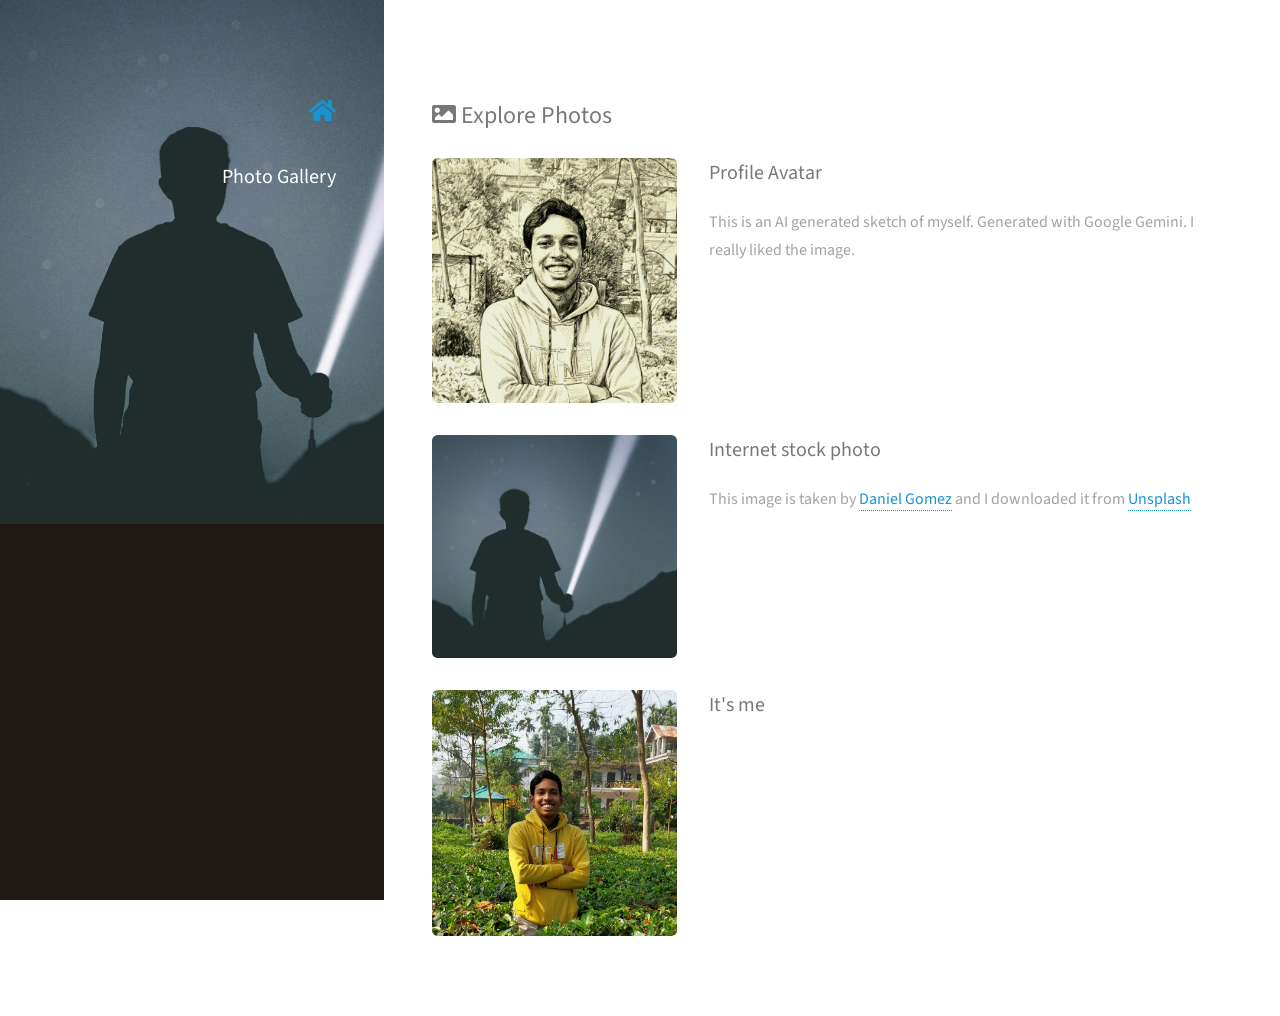
==== photogallery.html @ a907bc39 "Initial commit on the new repository" ====
<!DOCTYPE HTML>
<!--
	Strata by HTML5 UP
	html5up.net | @ajlkn
	Free for personal and commercial use under the CCA 3.0 license (html5up.net/license)
-->
<html>
	<head>
		<title>photogallery</title>
		<meta charset="utf-8" />
		<meta name="viewport" content="width=device-width, initial-scale=1, user-scalable=no" />
		<link rel="stylesheet" href="assets/css/main.css" />
	</head>
	<body class="is-preload">

        <!-- Header -->
			<header id="header">
				<div class="inner">
					<ul class="icons">
						<li><a href="index.html" class="icon solid fa-home"><span class="label">Go to Home</span></a></li>
					</ul>
					<h1><strong>Photo Gallery</strong>
					</h1>
				</div>
			</header>

		<!-- Main -->
			<div id="main">

				

				<!-- Notes -->
					<section id="notes">
						<h2 class="icon solid fa-image"> Explore Photos</h2>
						
						<div class="row">
    
                            <div class="col-4 col-12-medium">
                                <a href="images/avatar.jpg" class="image fit">
                                    <img src="images/avatar.jpg" alt="" />
                                </a>
                            </div>

                            <div class="col-8 col-12-medium">
                                <h3>Profile Avatar</h3>
                                <p>This is an AI generated sketch of myself. Generated with Google Gemini. I really liked the image.</p>
                            </div>
                            
                            <div class="col-4 col-12-medium">
                                <a href="images/bg.jpg" class="image fit">
                                    <img src="images/bg.jpg" alt="" />
                                </a>
                            </div>

							<div class="col-8 col-12-medium">
                                <h3>Internet stock photo</h3>
                                <p>This image is taken by <a href="https://unsplash.com/@naturelensephotographer?utm_source=unsplash&utm_medium=referral&utm_content=creditCopyText">Daniel Gomez</a> and I downloaded it from <a href="https://unsplash.com/photos/silhouette-of-a-person-holding-a-flashlight-at-night-OpDJtIAgUrQ?utm_source=unsplash&utm_medium=referral&utm_content=creditCopyText">Unsplash</a></p>
                            </div>

							<div class="col-4 col-12-medium">
                                <a href="images/extra/20251229_184046.jpg" class="image fit">
                                    <img src="images/extra/20251229_184046.jpg" alt="" />
                                </a>
                            </div>

                            <div class="col-8 col-12-medium">
                                <h3>It's me</h3>
                                
                            </div>
                        </div>

					</section>


		<!-- Scripts -->
			<script src="assets/js/jquery.min.js"></script>
			<script src="assets/js/jquery.poptrox.min.js"></script>
			<script src="assets/js/browser.min.js"></script>
			<script src="assets/js/breakpoints.min.js"></script>
			<script src="assets/js/util.js"></script>
			<script src="assets/js/main.js"></script>

	</body>
</html>
---- assets/css/main.css ----
@import url("fontawesome-all.min.css");
@import url("https://fonts.googleapis.com/css?family=Source+Sans+Pro:400,400italic");

/*
	Strata by HTML5 UP
	html5up.net | @ajlkn
	Free for personal and commercial use under the CCA 3.0 license (html5up.net/license)
*/

html, body, div, span, applet, object,
iframe, h1, h2, h3, h4, h5, h6, p, blockquote,
pre, a, abbr, acronym, address, big, cite,
code, del, dfn, em, img, ins, kbd, q, s, samp,
small, strike, strong, sub, sup, tt, var, b,
u, i, center, dl, dt, dd, ol, ul, li, fieldset,
form, label, legend, table, caption, tbody,
tfoot, thead, tr, th, td, article, aside,
canvas, details, embed, figure, figcaption,
footer, header, hgroup, menu, nav, output, ruby,
section, summary, time, mark, audio, video {
	margin: 0;
	padding: 0;
	border: 0;
	font-size: 100%;
	font: inherit;
	vertical-align: baseline;}

article, aside, details, figcaption, figure,
footer, header, hgroup, menu, nav, section {
	display: block;}

body {
	line-height: 1;
}

ol, ul {
	list-style: none;
}

blockquote, q {
	quotes: none;
}

	blockquote:before, blockquote:after, q:before, q:after {
		content: '';
		content: none;
	}

table {
	border-collapse: collapse;
	border-spacing: 0;
}

body {
	-webkit-text-size-adjust: none;
}

mark {
	background-color: transparent;
	color: inherit;
}

input::-moz-focus-inner {
	border: 0;
	padding: 0;
}

input, select, textarea {
	-moz-appearance: none;
	-webkit-appearance: none;
	-ms-appearance: none;
	appearance: none;
}

/* Basic */

	html {
		box-sizing: border-box;
	}

	*, *:before, *:after {
		box-sizing: inherit;
	}

	body {
		background: #fff;
	}

		body.is-preload *, body.is-preload *:before, body.is-preload *:after {
			-moz-animation: none !important;
			-webkit-animation: none !important;
			-ms-animation: none !important;
			animation: none !important;
			-moz-transition: none !important;
			-webkit-transition: none !important;
			-ms-transition: none !important;
			transition: none !important;
		}

	body, input, select, textarea {
		color: #a2a2a2;
		font-family: "Source Sans Pro", Helvetica, sans-serif;
		font-size: 16pt;
		font-weight: 400;
		line-height: 1.75em;
	}

	a {
		-moz-transition: color 0.2s ease-in-out, border-color 0.2s ease-in-out;
		-webkit-transition: color 0.2s ease-in-out, border-color 0.2s ease-in-out;
		-ms-transition: color 0.2s ease-in-out, border-color 0.2s ease-in-out;
		transition: color 0.2s ease-in-out, border-color 0.2s ease-in-out;
		border-bottom: dotted 1px;
		color: #1793d1;
		text-decoration: none;
	}

		a:hover {
			border-bottom-color: transparent;
			color: #1793d1 !important;
			text-decoration: none;
		}

	strong, b {
		color: #787878;
		font-weight: 400;
	}

	em, i {
		font-style: italic;
	}

	p {
		margin: 0 0 2em 0;
	}

	h1, h2, h3, h4, h5, h6 {
		color: #787878;
		font-weight: 400;
		line-height: 1em;
		margin: 0 0 1em 0;
	}

		h1 a, h2 a, h3 a, h4 a, h5 a, h6 a {
			color: inherit;
			text-decoration: none;
		}

	h1 {
		font-size: 2em;
		line-height: 1.5em;
	}

	h2 {
		font-size: 1.5em;
		line-height: 1.5em;
	}

	h3 {
		font-size: 1.25em;
		line-height: 1.5em;
	}

	h4 {
		font-size: 1.1em;
		line-height: 1.5em;
	}

	h5 {
		font-size: 0.9em;
		line-height: 1.5em;
	}

	h6 {
		font-size: 0.7em;
		line-height: 1.5em;
	}

	sub {
		font-size: 0.8em;
		position: relative;
		top: 0.5em;
	}

	sup {
		font-size: 0.8em;
		position: relative;
		top: -0.5em;
	}

	hr {
		border: 0;
		border-bottom: solid 2px #efefef;
		margin: 2em 0;
	}

		hr.major {
			margin: 3em 0;
		}

	blockquote {
		border-left: solid 6px #efefef;
		font-style: italic;
		margin: 0 0 2em 0;
		padding: 0.5em 0 0.5em 1.5em;
	}

	code {
		background: #f7f7f7;
		border-radius: 0.35em;
		border: solid 2px #efefef;
		font-family: "Courier New", monospace;
		font-size: 0.9em;
		margin: 0 0.25em;
		padding: 0.25em 0.65em;
	}

	pre {
		-webkit-overflow-scrolling: touch;
		font-family: "Courier New", monospace;
		font-size: 0.9em;
		margin: 0 0 2em 0;
	}

		pre code {
			display: block;
			line-height: 1.75em;
			padding: 1em 1.5em;
			overflow-x: auto;
		}

	.align-left {
		text-align: left;
	}

	.align-center {
		text-align: center;
	}

	.align-right {
		text-align: right;
	}

/* Container */

	.container {
		margin: 0 auto;
		max-width: calc(100% - 4em);
		width: 100%;
	}

		.container.xsmall {
			width: 25%;
		}

		.container.small {
			width: 50%;
		}

		.container.medium {
			width: 75%;
		}

		.container.large {
			width: 125%;
		}

		.container.xlarge {
			width: 150%;
		}

		.container.max {
			width: 100%;
		}

		@media screen and (max-width: 980px) {

			.container {
				width: 100% !important;
				max-width: 100% !important;
			}

		}

		@media screen and (max-width: 480px) {

			.container {
				max-width: calc(100% - 3em);
			}

		}

/* Row */

	.row {
		display: flex;
		flex-wrap: wrap;
		box-sizing: border-box;
		align-items: stretch;
	}

		.row > * {
			box-sizing: border-box;
		}

		.row.gtr-uniform > * > :last-child {
			margin-bottom: 0;
		}

		.row.aln-left {
			justify-content: flex-start;
		}

		.row.aln-center {
			justify-content: center;
		}

		.row.aln-right {
			justify-content: flex-end;
		}

		.row.aln-top {
			align-items: flex-start;
		}

		.row.aln-middle {
			align-items: center;
		}

		.row.aln-bottom {
			align-items: flex-end;
		}

		.row > .imp {
			order: -1;
		}

		.row > .col-1 {
			width: 8.33333%;
		}

		.row > .off-1 {
			margin-left: 8.33333%;
		}

		.row > .col-2 {
			width: 16.66667%;
		}

		.row > .off-2 {
			margin-left: 16.66667%;
		}

		.row > .col-3 {
			width: 25%;
		}

		.row > .off-3 {
			margin-left: 25%;
		}

		.row > .col-4 {
			width: 33.33333%;
		}

		.row > .off-4 {
			margin-left: 33.33333%;
		}

		.row > .col-5 {
			width: 41.66667%;
		}

		.row > .off-5 {
			margin-left: 41.66667%;
		}

		.row > .col-6 {
			width: 50%;
		}

		.row > .off-6 {
			margin-left: 50%;
		}

		.row > .col-7 {
			width: 58.33333%;
		}

		.row > .off-7 {
			margin-left: 58.33333%;
		}

		.row > .col-8 {
			width: 66.66667%;
		}

		.row > .off-8 {
			margin-left: 66.66667%;
		}

		.row > .col-9 {
			width: 75%;
		}

		.row > .off-9 {
			margin-left: 75%;
		}

		.row > .col-10 {
			width: 83.33333%;
		}

		.row > .off-10 {
			margin-left: 83.33333%;
		}

		.row > .col-11 {
			width: 91.66667%;
		}

		.row > .off-11 {
			margin-left: 91.66667%;
		}

		.row > .col-12 {
			width: 100%;
		}

		.row > .off-12 {
			margin-left: 100%;
		}

		.row.gtr-0 {
			margin-top: 0;
			margin-left: 0em;
		}

			.row.gtr-0 > * {
				padding: 0 0 0 0em;
			}

			.row.gtr-0.gtr-uniform {
				margin-top: 0em;
			}

				.row.gtr-0.gtr-uniform > * {
					padding-top: 0em;
				}

		.row.gtr-25 {
			margin-top: 0;
			margin-left: -0.625em;
		}

			.row.gtr-25 > * {
				padding: 0 0 0 0.625em;
			}

			.row.gtr-25.gtr-uniform {
				margin-top: -0.625em;
			}

				.row.gtr-25.gtr-uniform > * {
					padding-top: 0.625em;
				}

		.row.gtr-50 {
			margin-top: 0;
			margin-left: -1.25em;
		}

			.row.gtr-50 > * {
				padding: 0 0 0 1.25em;
			}

			.row.gtr-50.gtr-uniform {
				margin-top: -1.25em;
			}

				.row.gtr-50.gtr-uniform > * {
					padding-top: 1.25em;
				}

		.row {
			margin-top: 0;
			margin-left: -2.5em;
		}

			.row > * {
				padding: 0 0 0 2.5em;
			}

			.row.gtr-uniform {
				margin-top: -2.5em;
			}

				.row.gtr-uniform > * {
					padding-top: 2.5em;
				}

		.row.gtr-150 {
			margin-top: 0;
			margin-left: -3.75em;
		}

			.row.gtr-150 > * {
				padding: 0 0 0 3.75em;
			}

			.row.gtr-150.gtr-uniform {
				margin-top: -3.75em;
			}

				.row.gtr-150.gtr-uniform > * {
					padding-top: 3.75em;
				}

		.row.gtr-200 {
			margin-top: 0;
			margin-left: -5em;
		}

			.row.gtr-200 > * {
				padding: 0 0 0 5em;
			}

			.row.gtr-200.gtr-uniform {
				margin-top: -5em;
			}

				.row.gtr-200.gtr-uniform > * {
					padding-top: 5em;
				}

		@media screen and (max-width: 1800px) {

			.row {
				display: flex;
				flex-wrap: wrap;
				box-sizing: border-box;
				align-items: stretch;
			}

				.row > * {
					box-sizing: border-box;
				}

				.row.gtr-uniform > * > :last-child {
					margin-bottom: 0;
				}

				.row.aln-left {
					justify-content: flex-start;
				}

				.row.aln-center {
					justify-content: center;
				}

				.row.aln-right {
					justify-content: flex-end;
				}

				.row.aln-top {
					align-items: flex-start;
				}

				.row.aln-middle {
					align-items: center;
				}

				.row.aln-bottom {
					align-items: flex-end;
				}

				.row > .imp-xlarge {
					order: -1;
				}

				.row > .col-1-xlarge {
					width: 8.33333%;
				}

				.row > .off-1-xlarge {
					margin-left: 8.33333%;
				}

				.row > .col-2-xlarge {
					width: 16.66667%;
				}

				.row > .off-2-xlarge {
					margin-left: 16.66667%;
				}

				.row > .col-3-xlarge {
					width: 25%;
				}

				.row > .off-3-xlarge {
					margin-left: 25%;
				}

				.row > .col-4-xlarge {
					width: 33.33333%;
				}

				.row > .off-4-xlarge {
					margin-left: 33.33333%;
				}

				.row > .col-5-xlarge {
					width: 41.66667%;
				}

				.row > .off-5-xlarge {
					margin-left: 41.66667%;
				}

				.row > .col-6-xlarge {
					width: 50%;
				}

				.row > .off-6-xlarge {
					margin-left: 50%;
				}

				.row > .col-7-xlarge {
					width: 58.33333%;
				}

				.row > .off-7-xlarge {
					margin-left: 58.33333%;
				}

				.row > .col-8-xlarge {
					width: 66.66667%;
				}

				.row > .off-8-xlarge {
					margin-left: 66.66667%;
				}

				.row > .col-9-xlarge {
					width: 75%;
				}

				.row > .off-9-xlarge {
					margin-left: 75%;
				}

				.row > .col-10-xlarge {
					width: 83.33333%;
				}

				.row > .off-10-xlarge {
					margin-left: 83.33333%;
				}

				.row > .col-11-xlarge {
					width: 91.66667%;
				}

				.row > .off-11-xlarge {
					margin-left: 91.66667%;
				}

				.row > .col-12-xlarge {
					width: 100%;
				}

				.row > .off-12-xlarge {
					margin-left: 100%;
				}

				.row.gtr-0 {
					margin-top: 0;
					margin-left: 0em;
				}

					.row.gtr-0 > * {
						padding: 0 0 0 0em;
					}

					.row.gtr-0.gtr-uniform {
						margin-top: 0em;
					}

						.row.gtr-0.gtr-uniform > * {
							padding-top: 0em;
						}

				.row.gtr-25 {
					margin-top: 0;
					margin-left: -0.625em;
				}

					.row.gtr-25 > * {
						padding: 0 0 0 0.625em;
					}

					.row.gtr-25.gtr-uniform {
						margin-top: -0.625em;
					}

						.row.gtr-25.gtr-uniform > * {
							padding-top: 0.625em;
						}

				.row.gtr-50 {
					margin-top: 0;
					margin-left: -1.25em;
				}

					.row.gtr-50 > * {
						padding: 0 0 0 1.25em;
					}

					.row.gtr-50.gtr-uniform {
						margin-top: -1.25em;
					}

						.row.gtr-50.gtr-uniform > * {
							padding-top: 1.25em;
						}

				.row {
					margin-top: 0;
					margin-left: -2.5em;
				}

					.row > * {
						padding: 0 0 0 2.5em;
					}

					.row.gtr-uniform {
						margin-top: -2.5em;
					}

						.row.gtr-uniform > * {
							padding-top: 2.5em;
						}

				.row.gtr-150 {
					margin-top: 0;
					margin-left: -3.75em;
				}

					.row.gtr-150 > * {
						padding: 0 0 0 3.75em;
					}

					.row.gtr-150.gtr-uniform {
						margin-top: -3.75em;
					}

						.row.gtr-150.gtr-uniform > * {
							padding-top: 3.75em;
						}

				.row.gtr-200 {
					margin-top: 0;
					margin-left: -5em;
				}

					.row.gtr-200 > * {
						padding: 0 0 0 5em;
					}

					.row.gtr-200.gtr-uniform {
						margin-top: -5em;
					}

						.row.gtr-200.gtr-uniform > * {
							padding-top: 5em;
						}

		}

		@media screen and (max-width: 1280px) {

			.row {
				display: flex;
				flex-wrap: wrap;
				box-sizing: border-box;
				align-items: stretch;
			}

				.row > * {
					box-sizing: border-box;
				}

				.row.gtr-uniform > * > :last-child {
					margin-bottom: 0;
				}

				.row.aln-left {
					justify-content: flex-start;
				}

				.row.aln-center {
					justify-content: center;
				}

				.row.aln-right {
					justify-content: flex-end;
				}

				.row.aln-top {
					align-items: flex-start;
				}

				.row.aln-middle {
					align-items: center;
				}

				.row.aln-bottom {
					align-items: flex-end;
				}

				.row > .imp-large {
					order: -1;
				}

				.row > .col-1-large {
					width: 8.33333%;
				}

				.row > .off-1-large {
					margin-left: 8.33333%;
				}

				.row > .col-2-large {
					width: 16.66667%;
				}

				.row > .off-2-large {
					margin-left: 16.66667%;
				}

				.row > .col-3-large {
					width: 25%;
				}

				.row > .off-3-large {
					margin-left: 25%;
				}

				.row > .col-4-large {
					width: 33.33333%;
				}

				.row > .off-4-large {
					margin-left: 33.33333%;
				}

				.row > .col-5-large {
					width: 41.66667%;
				}

				.row > .off-5-large {
					margin-left: 41.66667%;
				}

				.row > .col-6-large {
					width: 50%;
				}

				.row > .off-6-large {
					margin-left: 50%;
				}

				.row > .col-7-large {
					width: 58.33333%;
				}

				.row > .off-7-large {
					margin-left: 58.33333%;
				}

				.row > .col-8-large {
					width: 66.66667%;
				}

				.row > .off-8-large {
					margin-left: 66.66667%;
				}

				.row > .col-9-large {
					width: 75%;
				}

				.row > .off-9-large {
					margin-left: 75%;
				}

				.row > .col-10-large {
					width: 83.33333%;
				}

				.row > .off-10-large {
					margin-left: 83.33333%;
				}

				.row > .col-11-large {
					width: 91.66667%;
				}

				.row > .off-11-large {
					margin-left: 91.66667%;
				}

				.row > .col-12-large {
					width: 100%;
				}

				.row > .off-12-large {
					margin-left: 100%;
				}

				.row.gtr-0 {
					margin-top: 0;
					margin-left: 0em;
				}

					.row.gtr-0 > * {
						padding: 0 0 0 0em;
					}

					.row.gtr-0.gtr-uniform {
						margin-top: 0em;
					}

						.row.gtr-0.gtr-uniform > * {
							padding-top: 0em;
						}

				.row.gtr-25 {
					margin-top: 0;
					margin-left: -0.5em;
				}

					.row.gtr-25 > * {
						padding: 0 0 0 0.5em;
					}

					.row.gtr-25.gtr-uniform {
						margin-top: -0.5em;
					}

						.row.gtr-25.gtr-uniform > * {
							padding-top: 0.5em;
						}

				.row.gtr-50 {
					margin-top: 0;
					margin-left: -1em;
				}

					.row.gtr-50 > * {
						padding: 0 0 0 1em;
					}

					.row.gtr-50.gtr-uniform {
						margin-top: -1em;
					}

						.row.gtr-50.gtr-uniform > * {
							padding-top: 1em;
						}

				.row {
					margin-top: 0;
					margin-left: -2em;
				}

					.row > * {
						padding: 0 0 0 2em;
					}

					.row.gtr-uniform {
						margin-top: -2em;
					}

						.row.gtr-uniform > * {
							padding-top: 2em;
						}

				.row.gtr-150 {
					margin-top: 0;
					margin-left: -3em;
				}

					.row.gtr-150 > * {
						padding: 0 0 0 3em;
					}

					.row.gtr-150.gtr-uniform {
						margin-top: -3em;
					}

						.row.gtr-150.gtr-uniform > * {
							padding-top: 3em;
						}

				.row.gtr-200 {
					margin-top: 0;
					margin-left: -4em;
				}

					.row.gtr-200 > * {
						padding: 0 0 0 4em;
					}

					.row.gtr-200.gtr-uniform {
						margin-top: -4em;
					}

						.row.gtr-200.gtr-uniform > * {
							padding-top: 4em;
						}

		}

		@media screen and (max-width: 980px) {

			.row {
				display: flex;
				flex-wrap: wrap;
				box-sizing: border-box;
				align-items: stretch;
			}

				.row > * {
					box-sizing: border-box;
				}

				.row.gtr-uniform > * > :last-child {
					margin-bottom: 0;
				}

				.row.aln-left {
					justify-content: flex-start;
				}

				.row.aln-center {
					justify-content: center;
				}

				.row.aln-right {
					justify-content: flex-end;
				}

				.row.aln-top {
					align-items: flex-start;
				}

				.row.aln-middle {
					align-items: center;
				}

				.row.aln-bottom {
					align-items: flex-end;
				}

				.row > .imp-medium {
					order: -1;
				}

				.row > .col-1-medium {
					width: 8.33333%;
				}

				.row > .off-1-medium {
					margin-left: 8.33333%;
				}

				.row > .col-2-medium {
					width: 16.66667%;
				}

				.row > .off-2-medium {
					margin-left: 16.66667%;
				}

				.row > .col-3-medium {
					width: 25%;
				}

				.row > .off-3-medium {
					margin-left: 25%;
				}

				.row > .col-4-medium {
					width: 33.33333%;
				}

				.row > .off-4-medium {
					margin-left: 33.33333%;
				}

				.row > .col-5-medium {
					width: 41.66667%;
				}

				.row > .off-5-medium {
					margin-left: 41.66667%;
				}

				.row > .col-6-medium {
					width: 50%;
				}

				.row > .off-6-medium {
					margin-left: 50%;
				}

				.row > .col-7-medium {
					width: 58.33333%;
				}

				.row > .off-7-medium {
					margin-left: 58.33333%;
				}

				.row > .col-8-medium {
					width: 66.66667%;
				}

				.row > .off-8-medium {
					margin-left: 66.66667%;
				}

				.row > .col-9-medium {
					width: 75%;
				}

				.row > .off-9-medium {
					margin-left: 75%;
				}

				.row > .col-10-medium {
					width: 83.33333%;
				}

				.row > .off-10-medium {
					margin-left: 83.33333%;
				}

				.row > .col-11-medium {
					width: 91.66667%;
				}

				.row > .off-11-medium {
					margin-left: 91.66667%;
				}

				.row > .col-12-medium {
					width: 100%;
				}

				.row > .off-12-medium {
					margin-left: 100%;
				}

				.row.gtr-0 {
					margin-top: 0;
					margin-left: 0em;
				}

					.row.gtr-0 > * {
						padding: 0 0 0 0em;
					}

					.row.gtr-0.gtr-uniform {
						margin-top: 0em;
					}

						.row.gtr-0.gtr-uniform > * {
							padding-top: 0em;
						}

				.row.gtr-25 {
					margin-top: 0;
					margin-left: -0.5em;
				}

					.row.gtr-25 > * {
						padding: 0 0 0 0.5em;
					}

					.row.gtr-25.gtr-uniform {
						margin-top: -0.5em;
					}

						.row.gtr-25.gtr-uniform > * {
							padding-top: 0.5em;
						}

				.row.gtr-50 {
					margin-top: 0;
					margin-left: -1em;
				}

					.row.gtr-50 > * {
						padding: 0 0 0 1em;
					}

					.row.gtr-50.gtr-uniform {
						margin-top: -1em;
					}

						.row.gtr-50.gtr-uniform > * {
							padding-top: 1em;
						}

				.row {
					margin-top: 0;
					margin-left: -2em;
				}

					.row > * {
						padding: 0 0 0 2em;
					}

					.row.gtr-uniform {
						margin-top: -2em;
					}

						.row.gtr-uniform > * {
							padding-top: 2em;
						}

				.row.gtr-150 {
					margin-top: 0;
					margin-left: -3em;
				}

					.row.gtr-150 > * {
						padding: 0 0 0 3em;
					}

					.row.gtr-150.gtr-uniform {
						margin-top: -3em;
					}

						.row.gtr-150.gtr-uniform > * {
							padding-top: 3em;
						}

				.row.gtr-200 {
					margin-top: 0;
					margin-left: -4em;
				}

					.row.gtr-200 > * {
						padding: 0 0 0 4em;
					}

					.row.gtr-200.gtr-uniform {
						margin-top: -4em;
					}

						.row.gtr-200.gtr-uniform > * {
							padding-top: 4em;
						}

		}

		@media screen and (max-width: 736px) {

			.row {
				display: flex;
				flex-wrap: wrap;
				box-sizing: border-box;
				align-items: stretch;
			}

				.row > * {
					box-sizing: border-box;
				}

				.row.gtr-uniform > * > :last-child {
					margin-bottom: 0;
				}

				.row.aln-left {
					justify-content: flex-start;
				}

				.row.aln-center {
					justify-content: center;
				}

				.row.aln-right {
					justify-content: flex-end;
				}

				.row.aln-top {
					align-items: flex-start;
				}

				.row.aln-middle {
					align-items: center;
				}

				.row.aln-bottom {
					align-items: flex-end;
				}

				.row > .imp-small {
					order: -1;
				}

				.row > .col-1-small {
					width: 8.33333%;
				}

				.row > .off-1-small {
					margin-left: 8.33333%;
				}

				.row > .col-2-small {
					width: 16.66667%;
				}

				.row > .off-2-small {
					margin-left: 16.66667%;
				}

				.row > .col-3-small {
					width: 25%;
				}

				.row > .off-3-small {
					margin-left: 25%;
				}

				.row > .col-4-small {
					width: 33.33333%;
				}

				.row > .off-4-small {
					margin-left: 33.33333%;
				}

				.row > .col-5-small {
					width: 41.66667%;
				}

				.row > .off-5-small {
					margin-left: 41.66667%;
				}

				.row > .col-6-small {
					width: 50%;
				}

				.row > .off-6-small {
					margin-left: 50%;
				}

				.row > .col-7-small {
					width: 58.33333%;
				}

				.row > .off-7-small {
					margin-left: 58.33333%;
				}

				.row > .col-8-small {
					width: 66.66667%;
				}

				.row > .off-8-small {
					margin-left: 66.66667%;
				}

				.row > .col-9-small {
					width: 75%;
				}

				.row > .off-9-small {
					margin-left: 75%;
				}

				.row > .col-10-small {
					width: 83.33333%;
				}

				.row > .off-10-small {
					margin-left: 83.33333%;
				}

				.row > .col-11-small {
					width: 91.66667%;
				}

				.row > .off-11-small {
					margin-left: 91.66667%;
				}

				.row > .col-12-small {
					width: 100%;
				}

				.row > .off-12-small {
					margin-left: 100%;
				}

				.row.gtr-0 {
					margin-top: 0;
					margin-left: 0em;
				}

					.row.gtr-0 > * {
						padding: 0 0 0 0em;
					}

					.row.gtr-0.gtr-uniform {
						margin-top: 0em;
					}

						.row.gtr-0.gtr-uniform > * {
							padding-top: 0em;
						}

				.row.gtr-25 {
					margin-top: 0;
					margin-left: -0.375em;
				}

					.row.gtr-25 > * {
						padding: 0 0 0 0.375em;
					}

					.row.gtr-25.gtr-uniform {
						margin-top: -0.375em;
					}

						.row.gtr-25.gtr-uniform > * {
							padding-top: 0.375em;
						}

				.row.gtr-50 {
					margin-top: 0;
					margin-left: -0.75em;
				}

					.row.gtr-50 > * {
						padding: 0 0 0 0.75em;
					}

					.row.gtr-50.gtr-uniform {
						margin-top: -0.75em;
					}

						.row.gtr-50.gtr-uniform > * {
							padding-top: 0.75em;
						}

				.row {
					margin-top: 0;
					margin-left: -1.5em;
				}

					.row > * {
						padding: 0 0 0 1.5em;
					}

					.row.gtr-uniform {
						margin-top: -1.5em;
					}

						.row.gtr-uniform > * {
							padding-top: 1.5em;
						}

				.row.gtr-150 {
					margin-top: 0;
					margin-left: -2.25em;
				}

					.row.gtr-150 > * {
						padding: 0 0 0 2.25em;
					}

					.row.gtr-150.gtr-uniform {
						margin-top: -2.25em;
					}

						.row.gtr-150.gtr-uniform > * {
							padding-top: 2.25em;
						}

				.row.gtr-200 {
					margin-top: 0;
					margin-left: -3em;
				}

					.row.gtr-200 > * {
						padding: 0 0 0 3em;
					}

					.row.gtr-200.gtr-uniform {
						margin-top: -3em;
					}

						.row.gtr-200.gtr-uniform > * {
							padding-top: 3em;
						}

		}

		@media screen and (max-width: 480px) {

			.row {
				display: flex;
				flex-wrap: wrap;
				box-sizing: border-box;
				align-items: stretch;
			}

				.row > * {
					box-sizing: border-box;
				}

				.row.gtr-uniform > * > :last-child {
					margin-bottom: 0;
				}

				.row.aln-left {
					justify-content: flex-start;
				}

				.row.aln-center {
					justify-content: center;
				}

				.row.aln-right {
					justify-content: flex-end;
				}

				.row.aln-top {
					align-items: flex-start;
				}

				.row.aln-middle {
					align-items: center;
				}

				.row.aln-bottom {
					align-items: flex-end;
				}

				.row > .imp-xsmall {
					order: -1;
				}

				.row > .col-1-xsmall {
					width: 8.33333%;
				}

				.row > .off-1-xsmall {
					margin-left: 8.33333%;
				}

				.row > .col-2-xsmall {
					width: 16.66667%;
				}

				.row > .off-2-xsmall {
					margin-left: 16.66667%;
				}

				.row > .col-3-xsmall {
					width: 25%;
				}

				.row > .off-3-xsmall {
					margin-left: 25%;
				}

				.row > .col-4-xsmall {
					width: 33.33333%;
				}

				.row > .off-4-xsmall {
					margin-left: 33.33333%;
				}

				.row > .col-5-xsmall {
					width: 41.66667%;
				}

				.row > .off-5-xsmall {
					margin-left: 41.66667%;
				}

				.row > .col-6-xsmall {
					width: 50%;
				}

				.row > .off-6-xsmall {
					margin-left: 50%;
				}

				.row > .col-7-xsmall {
					width: 58.33333%;
				}

				.row > .off-7-xsmall {
					margin-left: 58.33333%;
				}

				.row > .col-8-xsmall {
					width: 66.66667%;
				}

				.row > .off-8-xsmall {
					margin-left: 66.66667%;
				}

				.row > .col-9-xsmall {
					width: 75%;
				}

				.row > .off-9-xsmall {
					margin-left: 75%;
				}

				.row > .col-10-xsmall {
					width: 83.33333%;
				}

				.row > .off-10-xsmall {
					margin-left: 83.33333%;
				}

				.row > .col-11-xsmall {
					width: 91.66667%;
				}

				.row > .off-11-xsmall {
					margin-left: 91.66667%;
				}

				.row > .col-12-xsmall {
					width: 100%;
				}

				.row > .off-12-xsmall {
					margin-left: 100%;
				}

				.row.gtr-0 {
					margin-top: 0;
					margin-left: 0em;
				}

					.row.gtr-0 > * {
						padding: 0 0 0 0em;
					}

					.row.gtr-0.gtr-uniform {
						margin-top: 0em;
					}

						.row.gtr-0.gtr-uniform > * {
							padding-top: 0em;
						}

				.row.gtr-25 {
					margin-top: 0;
					margin-left: -0.375em;
				}

					.row.gtr-25 > * {
						padding: 0 0 0 0.375em;
					}

					.row.gtr-25.gtr-uniform {
						margin-top: -0.375em;
					}

						.row.gtr-25.gtr-uniform > * {
							padding-top: 0.375em;
						}

				.row.gtr-50 {
					margin-top: 0;
					margin-left: -0.75em;
				}

					.row.gtr-50 > * {
						padding: 0 0 0 0.75em;
					}

					.row.gtr-50.gtr-uniform {
						margin-top: -0.75em;
					}

						.row.gtr-50.gtr-uniform > * {
							padding-top: 0.75em;
						}

				.row {
					margin-top: 0;
					margin-left: -1.5em;
				}

					.row > * {
						padding: 0 0 0 1.5em;
					}

					.row.gtr-uniform {
						margin-top: -1.5em;
					}

						.row.gtr-uniform > * {
							padding-top: 1.5em;
						}

				.row.gtr-150 {
					margin-top: 0;
					margin-left: -2.25em;
				}

					.row.gtr-150 > * {
						padding: 0 0 0 2.25em;
					}

					.row.gtr-150.gtr-uniform {
						margin-top: -2.25em;
					}

						.row.gtr-150.gtr-uniform > * {
							padding-top: 2.25em;
						}

				.row.gtr-200 {
					margin-top: 0;
					margin-left: -3em;
				}

					.row.gtr-200 > * {
						padding: 0 0 0 3em;
					}

					.row.gtr-200.gtr-uniform {
						margin-top: -3em;
					}

						.row.gtr-200.gtr-uniform > * {
							padding-top: 3em;
						}

		}

/* Section/Article */

	section.special, article.special {
		text-align: center;
	}

	header p {
		color: #b2b2b2;
		position: relative;
		margin: 0 0 1.5em 0;
	}

	header h2 + p {
		font-size: 1.25em;
		margin-top: -1em;
		line-height: 1.5em;
	}

	header h3 + p {
		font-size: 1.1em;
		margin-top: -0.8em;
		line-height: 1.5em;
	}

	header h4 + p,
	header h5 + p,
	header h6 + p {
		font-size: 0.9em;
		margin-top: -0.6em;
		line-height: 1.5em;
	}

	header.major h2 {
		font-size: 2em;
	}

/* Form */

	form {
		margin: 0 0 2em 0;
	}

	label {
		color: #787878;
		display: block;
		font-size: 0.9em;
		font-weight: 400;
		margin: 0 0 1em 0;
	}

	input[type="text"],
	input[type="password"],
	input[type="email"],
	select,
	textarea {
		-moz-appearance: none;
		-webkit-appearance: none;
		-ms-appearance: none;
		appearance: none;
		background: #f7f7f7;
		border-radius: 0.35em;
		border: solid 2px transparent;
		color: inherit;
		display: block;
		outline: 0;
		padding: 0 0.75em;
		text-decoration: none;
		width: 100%;
	}

		input[type="text"]:invalid,
		input[type="password"]:invalid,
		input[type="email"]:invalid,
		select:invalid,
		textarea:invalid {
			box-shadow: none;
		}

		input[type="text"]:focus,
		input[type="password"]:focus,
		input[type="email"]:focus,
		select:focus,
		textarea:focus {
			border-color: #1793d1;
		}

	select {
		background-image: url("data:image/svg+xml;charset=utf8,%3Csvg xmlns='http://www.w3.org/2000/svg' width='40' height='40' preserveAspectRatio='none' viewBox='0 0 40 40'%3E%3Cpath d='M9.4,12.3l10.4,10.4l10.4-10.4c0.2-0.2,0.5-0.4,0.9-0.4c0.3,0,0.6,0.1,0.9,0.4l3.3,3.3c0.2,0.2,0.4,0.5,0.4,0.9 c0,0.4-0.1,0.6-0.4,0.9L20.7,31.9c-0.2,0.2-0.5,0.4-0.9,0.4c-0.3,0-0.6-0.1-0.9-0.4L4.3,17.3c-0.2-0.2-0.4-0.5-0.4-0.9 c0-0.4,0.1-0.6,0.4-0.9l3.3-3.3c0.2-0.2,0.5-0.4,0.9-0.4S9.1,12.1,9.4,12.3z' fill='%23dfdfdf' /%3E%3C/svg%3E");
		background-size: 1.25rem;
		background-repeat: no-repeat;
		background-position: calc(100% - 1rem) center;
		height: 2.75em;
		padding-right: 2.75em;
		text-overflow: ellipsis;
	}

		select option {
			color: #787878;
			background: #fff;
		}

		select:focus::-ms-value {
			background-color: transparent;
		}

		select::-ms-expand {
			display: none;
		}

	input[type="text"],
	input[type="password"],
	input[type="email"],
	select {
		height: 2.75em;
	}

	textarea {
		padding: 0.75em;
	}

	input[type="checkbox"],
	input[type="radio"] {
		-moz-appearance: none;
		-webkit-appearance: none;
		-ms-appearance: none;
		appearance: none;
		display: block;
		float: left;
		margin-right: -2em;
		opacity: 0;
		width: 1em;
		z-index: -1;
	}

		input[type="checkbox"] + label,
		input[type="radio"] + label {
			text-decoration: none;
			color: #a2a2a2;
			cursor: pointer;
			display: inline-block;
			font-size: 1em;
			font-weight: 400;
			padding-left: 2.4em;
			padding-right: 0.75em;
			position: relative;
		}

			input[type="checkbox"] + label:before,
			input[type="radio"] + label:before {
				-moz-osx-font-smoothing: grayscale;
				-webkit-font-smoothing: antialiased;
				display: inline-block;
				font-style: normal;
				font-variant: normal;
				text-rendering: auto;
				line-height: 1;
				text-transform: none !important;
				font-family: 'Font Awesome 5 Free';
				font-weight: 900;
			}

			input[type="checkbox"] + label:before,
			input[type="radio"] + label:before {
				background: #f7f7f7;
				border-radius: 0.35em;
				border: solid 2px transparent;
				content: '';
				display: inline-block;
				font-size: 0.8em;
				height: 2.0625em;
				left: 0;
				line-height: 1.85625em;
				position: absolute;
				text-align: center;
				top: 0;
				width: 2.0625em;
			}

		input[type="checkbox"]:checked + label:before,
		input[type="radio"]:checked + label:before {
			background: #787878;
			border-color: #787878;
			color: #fff;
			content: '\f00c';
		}

		input[type="checkbox"]:focus + label:before,
		input[type="radio"]:focus + label:before {
			border-color: #1793d1;
		}

	input[type="checkbox"] + label:before {
		border-radius: 0.35em;
	}

	input[type="radio"] + label:before {
		border-radius: 100%;
	}

	::-webkit-input-placeholder {
		color: #b2b2b2 !important;
		opacity: 1.0;
	}

	:-moz-placeholder {
		color: #b2b2b2 !important;
		opacity: 1.0;
	}

	::-moz-placeholder {
		color: #b2b2b2 !important;
		opacity: 1.0;
	}

	:-ms-input-placeholder {
		color: #b2b2b2 !important;
		opacity: 1.0;
	}

/* Box */

	.box {
		border-radius: 0.35em;
		border: solid 2px #efefef;
		margin-bottom: 2em;
		padding: 1.5em;
	}

		.box > :last-child,
		.box > :last-child > :last-child,
		.box > :last-child > :last-child > :last-child {
			margin-bottom: 0;
		}

		.box.alt {
			border: 0;
			border-radius: 0;
			padding: 0;
		}

/* Icon */

	.icon {
		text-decoration: none;
		border-bottom: none;
		position: relative;
	}

		.icon:before {
			-moz-osx-font-smoothing: grayscale;
			-webkit-font-smoothing: antialiased;
			display: inline-block;
			font-style: normal;
			font-variant: normal;
			text-rendering: auto;
			line-height: 1;
			text-transform: none !important;
			font-family: 'Font Awesome 5 Free';
			font-weight: 400;
		}

		.icon > .label {
			display: none;
		}

		.icon:before {
			line-height: inherit;
		}

		.icon.solid:before {
			font-weight: 900;
		}

		.icon.brands:before {
			font-family: 'Font Awesome 5 Brands';
		}

/* Image */

	.image {
		border-radius: 0.35em;
		border: 0;
		display: inline-block;
		position: relative;
	}

		.image:before {
			-moz-transition: opacity 0.2s ease-in-out;
			-webkit-transition: opacity 0.2s ease-in-out;
			-ms-transition: opacity 0.2s ease-in-out;
			transition: opacity 0.2s ease-in-out;
			background: url("images/overlay.png");
			border-radius: 0.35em;
			content: '';
			display: block;
			height: 100%;
			left: 0;
			opacity: 0.5;
			position: absolute;
			top: 0;
			width: 100%;
		}

		.image.thumb {
			text-align: center;
		}

			.image.thumb:after {
				-moz-transition: opacity 0.2s ease-in-out;
				-webkit-transition: opacity 0.2s ease-in-out;
				-ms-transition: opacity 0.2s ease-in-out;
				transition: opacity 0.2s ease-in-out;
				border-radius: 0.35em;
				border: solid 3px rgba(255, 255, 255, 0.5);
				color: #fff;
				content: 'View';
				display: inline-block;
				font-size: 0.8em;
				font-weight: 400;
				left: 50%;
				line-height: 2.25em;
				margin: -1.25em 0 0 -3em;
				opacity: 0;
				padding: 0 1.5em;
				position: absolute;
				text-align: center;
				text-decoration: none;
				top: 50%;
				white-space: nowrap;
			}

			.image.thumb:hover:after {
				opacity: 1.0;
			}

			.image.thumb:hover:before {
				background: url("images/overlay.png"), url("images/overlay.png");
				opacity: 1.0;
			}

		.image img {
			border-radius: 0.35em;
			display: block;
		}

		.image.left {
			float: left;
			margin: 0 1.5em 1em 0;
			top: 0.25em;
		}

		.image.right {
			float: right;
			margin: 0 0 1em 1.5em;
			top: 0.25em;
		}

		.image.left, .image.right {
			max-width: 40%;
		}

			.image.left img, .image.right img {
				width: 100%;
			}

		.image.fit {
			display: block;
			margin: 0 0 2em 0;
			width: 100%;
		}

			.image.fit img {
				width: 100%;
			}

		.image.avatar {
			border-radius: 100%;
		}

			.image.avatar:before {
				display: none;
			}

			.image.avatar img {
				border-radius: 100%;
				width: 100%;
			}

/* List */

	ol {
		list-style: decimal;
		margin: 0 0 2em 0;
		padding-left: 1.25em;
	}

		ol li {
			padding-left: 0.25em;
		}

	ul {
		list-style: disc;
		margin: 0 0 2em 0;
		padding-left: 1em;
	}

		ul li {
			padding-left: 0.5em;
		}

		ul.alt {
			list-style: none;
			padding-left: 0;
		}

			ul.alt li {
				border-top: solid 2px #efefef;
				padding: 0.5em 0;
			}

				ul.alt li:first-child {
					border-top: 0;
					padding-top: 0;
				}

	dl {
		margin: 0 0 2em 0;
	}

/* Icons */

	ul.icons {
		cursor: default;
		list-style: none;
		padding-left: 0;
	}

		ul.icons li {
			display: inline-block;
			padding: 0 1em 0 0;
		}

			ul.icons li:last-child {
				padding-right: 0;
			}

			ul.icons li .icon:before {
				font-size: 1.5em;
			}

/* Labeled Icons */

	ul.labeled-icons {
		list-style: none;
		padding: 0;
	}

		ul.labeled-icons li {
			line-height: 1.75em;
			margin: 1.5em 0 0 0;
			padding-left: 2.25em;
			position: relative;
		}

			ul.labeled-icons li:first-child {
				margin-top: 0;
			}

			ul.labeled-icons li a {
				color: inherit;
			}

			ul.labeled-icons li h3 {
				color: #b2b2b2;
				left: 0;
				position: absolute;
				text-align: center;
				top: 0;
				width: 1em;
			}

/* Actions */

	ul.actions {
		display: -moz-flex;
		display: -webkit-flex;
		display: -ms-flex;
		display: flex;
		cursor: default;
		list-style: none;
		margin-left: -1em;
		padding-left: 0;
	}

		ul.actions li {
			padding: 0 0 0 1em;
			vertical-align: middle;
		}

		ul.actions.special {
			-moz-justify-content: center;
			-webkit-justify-content: center;
			-ms-justify-content: center;
			justify-content: center;
			width: 100%;
			margin-left: 0;
		}

			ul.actions.special li:first-child {
				padding-left: 0;
			}

		ul.actions.stacked {
			-moz-flex-direction: column;
			-webkit-flex-direction: column;
			-ms-flex-direction: column;
			flex-direction: column;
			margin-left: 0;
		}

			ul.actions.stacked li {
				padding: 1.3em 0 0 0;
			}

				ul.actions.stacked li:first-child {
					padding-top: 0;
				}

		ul.actions.fit {
			width: calc(100% + 1em);
		}

			ul.actions.fit li {
				-moz-flex-grow: 1;
				-webkit-flex-grow: 1;
				-ms-flex-grow: 1;
				flex-grow: 1;
				-moz-flex-shrink: 1;
				-webkit-flex-shrink: 1;
				-ms-flex-shrink: 1;
				flex-shrink: 1;
				width: 100%;
			}

				ul.actions.fit li > * {
					width: 100%;
				}

			ul.actions.fit.stacked {
				width: 100%;
			}

		@media screen and (max-width: 480px) {

			ul.actions:not(.fixed) {
				-moz-flex-direction: column;
				-webkit-flex-direction: column;
				-ms-flex-direction: column;
				flex-direction: column;
				margin-left: 0;
				width: 100% !important;
			}

				ul.actions:not(.fixed) li {
					-moz-flex-grow: 1;
					-webkit-flex-grow: 1;
					-ms-flex-grow: 1;
					flex-grow: 1;
					-moz-flex-shrink: 1;
					-webkit-flex-shrink: 1;
					-ms-flex-shrink: 1;
					flex-shrink: 1;
					padding: 1em 0 0 0;
					text-align: center;
					width: 100%;
				}

					ul.actions:not(.fixed) li > * {
						width: 100%;
					}

					ul.actions:not(.fixed) li:first-child {
						padding-top: 0;
					}

					ul.actions:not(.fixed) li input[type="submit"],
					ul.actions:not(.fixed) li input[type="reset"],
					ul.actions:not(.fixed) li input[type="button"],
					ul.actions:not(.fixed) li button,
					ul.actions:not(.fixed) li .button {
						width: 100%;
					}

						ul.actions:not(.fixed) li input[type="submit"].icon:before,
						ul.actions:not(.fixed) li input[type="reset"].icon:before,
						ul.actions:not(.fixed) li input[type="button"].icon:before,
						ul.actions:not(.fixed) li button.icon:before,
						ul.actions:not(.fixed) li .button.icon:before {
							margin-left: -0.5em;
						}

		}

/* Table */

	.table-wrapper {
		-webkit-overflow-scrolling: touch;
		overflow-x: auto;
	}

	table {
		margin: 0 0 2em 0;
		width: 100%;
	}

		table tbody tr {
			border: solid 1px #efefef;
			border-left: 0;
			border-right: 0;
		}

			table tbody tr:nth-child(2n + 1) {
				background-color: #f7f7f7;
			}

		table td {
			padding: 0.75em 0.75em;
		}

		table th {
			color: #787878;
			font-size: 0.9em;
			font-weight: 400;
			padding: 0 0.75em 0.75em 0.75em;
			text-align: left;
		}

		table thead {
			border-bottom: solid 2px #efefef;
		}

		table tfoot {
			border-top: solid 2px #efefef;
		}

		table.alt {
			border-collapse: separate;
		}

			table.alt tbody tr td {
				border: solid 2px #efefef;
				border-left-width: 0;
				border-top-width: 0;
			}

				table.alt tbody tr td:first-child {
					border-left-width: 2px;
				}

			table.alt tbody tr:first-child td {
				border-top-width: 2px;
			}

			table.alt thead {
				border-bottom: 0;
			}

			table.alt tfoot {
				border-top: 0;
			}

/* Button */

	input[type="submit"],
	input[type="reset"],
	input[type="button"],
	.button {
		-moz-appearance: none;
		-webkit-appearance: none;
		-ms-appearance: none;
		appearance: none;
		-moz-transition: background-color 0.2s ease-in-out, color 0.2s ease-in-out, border-color 0.2s ease-in-out;
		-webkit-transition: background-color 0.2s ease-in-out, color 0.2s ease-in-out, border-color 0.2s ease-in-out;
		-ms-transition: background-color 0.2s ease-in-out, color 0.2s ease-in-out, border-color 0.2s ease-in-out;
		transition: background-color 0.2s ease-in-out, color 0.2s ease-in-out, border-color 0.2s ease-in-out;
		background-color: transparent;
		border-radius: 0.35em;
		border: solid 3px #efefef;
		color: #787878 !important;
		cursor: pointer;
		display: inline-block;
		font-weight: 400;
		height: 3.15em;
		height: calc(2.75em + 6px);
		line-height: 2.75em;
		min-width: 10em;
		padding: 0 1.5em;
		text-align: center;
		text-decoration: none;
		white-space: nowrap;
	}

		input[type="submit"]:hover,
		input[type="reset"]:hover,
		input[type="button"]:hover,
		.button:hover {
			border-color: #1793d1;
			color: #1793d1 !important;
		}

		input[type="submit"]:active,
		input[type="reset"]:active,
		input[type="button"]:active,
		.button:active {
			background-color: rgba(73, 191, 157, 0.1);
			border-color: #1793d1;
			color: #1793d1 !important;
		}

		input[type="submit"].icon,
		input[type="reset"].icon,
		input[type="button"].icon,
		.button.icon {
			padding-left: 1.35em;
		}

			input[type="submit"].icon:before,
			input[type="reset"].icon:before,
			input[type="button"].icon:before,
			.button.icon:before {
				margin-right: 0.5em;
			}

		input[type="submit"].fit,
		input[type="reset"].fit,
		input[type="button"].fit,
		.button.fit {
			min-width: 0;
			width: 100%;
		}

		input[type="submit"].small,
		input[type="reset"].small,
		input[type="button"].small,
		.button.small {
			font-size: 0.8em;
		}

		input[type="submit"].large,
		input[type="reset"].large,
		input[type="button"].large,
		.button.large {
			font-size: 1.35em;
		}

		input[type="submit"].primary,
		input[type="reset"].primary,
		input[type="button"].primary,
		.button.primary {
			background-color: #1793d1;
			border-color: #1793d1;
			color: #ffffff !important;
		}

			input[type="submit"].primary:hover,
			input[type="reset"].primary:hover,
			input[type="button"].primary:hover,
			.button.primary:hover {
				background-color: #5cc6a7;
				border-color: #5cc6a7;
			}

			input[type="submit"].primary:active,
			input[type="reset"].primary:active,
			input[type="button"].primary:active,
			.button.primary:active {
				background-color: #3eb08f;
				border-color: #3eb08f;
			}

		input[type="submit"].disabled, input[type="submit"]:disabled,
		input[type="reset"].disabled,
		input[type="reset"]:disabled,
		input[type="button"].disabled,
		input[type="button"]:disabled,
		.button.disabled,
		.button:disabled {
			background-color: #e7e7e7 !important;
			border-color: #e7e7e7 !important;
			color: #b2b2b2 !important;
			cursor: default;
		}

/* Work Item */

	.work-item {
		margin: 0 0 2em 0;
	}

		.work-item .image {
			margin: 0 0 1.5em 0;
		}

		.work-item h3 {
			font-size: 1em;
			margin: 0 0 0.5em 0;
		}

		.work-item p {
			font-size: 0.8em;
			line-height: 1.5em;
			margin: 0;
		}

/* Header */

	#header {
		display: -moz-flex;
		display: -webkit-flex;
		display: -ms-flex;
		display: flex;
		-moz-flex-direction: column;
		-webkit-flex-direction: column;
		-ms-flex-direction: column;
		flex-direction: column;
		-moz-align-items: -moz-flex-end;
		-webkit-align-items: -webkit-flex-end;
		-ms-align-items: -ms-flex-end;
		align-items: flex-end;
		-moz-justify-content: space-between;
		-webkit-justify-content: space-between;
		-ms-justify-content: space-between;
		justify-content: space-between;
		background-color: #1f1815;
		background-attachment: scroll,								scroll;
		background-image: url("images/overlay.png"), url("../../images/bg.jpg");
		background-position: top left,							top left;
		background-repeat: repeat,								no-repeat;
		background-size: auto,								150%;
		color: rgba(255, 255, 255, 0.5);
		height: 100%;
		left: 0;
		padding: 8em 4em;
		position: fixed;
		text-align: right;
		top: 0;
		width: 35%;
	}

		#header > * {
			-moz-flex-shrink: 0;
			-webkit-flex-shrink: 0;
			-ms-flex-shrink: 0;
			flex-shrink: 0;
			width: 100%;
		}

		#header > .inner {
			-moz-flex-grow: 1;
			-webkit-flex-grow: 1;
			-ms-flex-grow: 1;
			flex-grow: 1;
			margin: 0 0 2em 0;
		}

		#header strong, #header b {
			color: #ffffff;
		}

		#header h2, #header h3, #header h4, #header h5, #header h6 {
			color: #ffffff;
		}

		#header h1 {
			color: rgba(255, 255, 255, 0.5);
			font-size: 1.35em;
			line-height: 1.75em;
			margin: 0;
		}

		#header .image.avatar {
			margin: 0 0 1em 0;
			width: 6.25em;
		}

/* Footer */

	#footer .icons {
		margin: 1em 0 0 0;
	}

		#footer .icons a {
			color: rgba(255, 255, 255, 0.4);
		}

	#footer .copyright {
		color: rgba(255, 255, 255, 0.4);
		font-size: 0.8em;
		list-style: none;
		margin: 1em 0 0 0;
		padding: 0;
	}

		#footer .copyright li {
			border-left: solid 1px rgba(255, 255, 255, 0.25);
			display: inline-block;
			line-height: 1em;
			margin-left: 0.75em;
			padding-left: 0.75em;
		}

			#footer .copyright li:first-child {
				border-left: 0;
				margin-left: 0;
				padding-left: 0;
			}

			#footer .copyright li a {
				color: inherit;
			}

/* Main */

	#main {
		margin-left: 35%;
		max-width: 54em;
		padding: 8em 4em 4em 4em;
		width: calc(100% - 35%);
	}

		#main > section {
			border-top: solid 2px #efefef;
			margin: 4em 0 0 0;
			padding: 4em 0 0 0;
		}

			#main > section:first-child {
				border-top: 0;
				margin-top: 0;
				padding-top: 0;
			}

/* Poptrox */

	@-moz-keyframes spin {
		0% {
			-moz-transform: rotate(0deg);
			-webkit-transform: rotate(0deg);
			-ms-transform: rotate(0deg);
			transform: rotate(0deg);
		}

		100% {
			-moz-transform: rotate(360deg);
			-webkit-transform: rotate(360deg);
			-ms-transform: rotate(360deg);
			transform: rotate(360deg);
		}
	}

	@-webkit-keyframes spin {
		0% {
			-moz-transform: rotate(0deg);
			-webkit-transform: rotate(0deg);
			-ms-transform: rotate(0deg);
			transform: rotate(0deg);
		}

		100% {
			-moz-transform: rotate(360deg);
			-webkit-transform: rotate(360deg);
			-ms-transform: rotate(360deg);
			transform: rotate(360deg);
		}
	}

	@-ms-keyframes spin {
		0% {
			-moz-transform: rotate(0deg);
			-webkit-transform: rotate(0deg);
			-ms-transform: rotate(0deg);
			transform: rotate(0deg);
		}

		100% {
			-moz-transform: rotate(360deg);
			-webkit-transform: rotate(360deg);
			-ms-transform: rotate(360deg);
			transform: rotate(360deg);
		}
	}

	@keyframes spin {
		0% {
			-moz-transform: rotate(0deg);
			-webkit-transform: rotate(0deg);
			-ms-transform: rotate(0deg);
			transform: rotate(0deg);
		}

		100% {
			-moz-transform: rotate(360deg);
			-webkit-transform: rotate(360deg);
			-ms-transform: rotate(360deg);
			transform: rotate(360deg);
		}
	}

	.poptrox-popup {
		-moz-box-sizing: content-box;
		-webkit-box-sizing: content-box;
		-ms-box-sizing: content-box;
		box-sizing: content-box;
		-webkit-tap-highlight-color: rgba(255, 255, 255, 0);
		background: #fff;
		border-radius: 0.35em;
		box-shadow: 0 0.1em 0.15em 0 rgba(0, 0, 0, 0.15);
		overflow: hidden;
		padding-bottom: 3em;
	}

		.poptrox-popup .loader {
			text-decoration: none;
			-moz-animation: spin 1s linear infinite;
			-webkit-animation: spin 1s linear infinite;
			-ms-animation: spin 1s linear infinite;
			animation: spin 1s linear infinite;
			font-size: 1.5em;
			height: 1em;
			left: 50%;
			line-height: 1em;
			margin: -0.5em 0 0 -0.5em;
			position: absolute;
			top: 50%;
			width: 1em;
		}

			.poptrox-popup .loader:before {
				-moz-osx-font-smoothing: grayscale;
				-webkit-font-smoothing: antialiased;
				display: inline-block;
				font-style: normal;
				font-variant: normal;
				text-rendering: auto;
				line-height: 1;
				text-transform: none !important;
				font-family: 'Font Awesome 5 Free';
				font-weight: 900;
			}

			.poptrox-popup .loader:before {
				content: '\f1ce';
			}

		.poptrox-popup .caption {
			background: #fff;
			bottom: 0;
			cursor: default;
			font-size: 0.9em;
			height: 3em;
			left: 0;
			line-height: 2.8em;
			position: absolute;
			text-align: center;
			width: 100%;
			z-index: 1;
		}

		.poptrox-popup .nav-next,
		.poptrox-popup .nav-previous {
			text-decoration: none;
			-moz-transition: opacity 0.2s ease-in-out;
			-webkit-transition: opacity 0.2s ease-in-out;
			-ms-transition: opacity 0.2s ease-in-out;
			transition: opacity 0.2s ease-in-out;
			-webkit-tap-highlight-color: rgba(255, 255, 255, 0);
			background: rgba(0, 0, 0, 0.01);
			cursor: pointer;
			height: 100%;
			opacity: 0;
			position: absolute;
			top: 0;
			width: 50%;
		}

			.poptrox-popup .nav-next:before,
			.poptrox-popup .nav-previous:before {
				-moz-osx-font-smoothing: grayscale;
				-webkit-font-smoothing: antialiased;
				display: inline-block;
				font-style: normal;
				font-variant: normal;
				text-rendering: auto;
				line-height: 1;
				text-transform: none !important;
				font-family: 'Font Awesome 5 Free';
				font-weight: 900;
			}

			.poptrox-popup .nav-next:before,
			.poptrox-popup .nav-previous:before {
				color: #fff;
				font-size: 2.5em;
				height: 1em;
				line-height: 1em;
				margin-top: -0.75em;
				position: absolute;
				text-align: center;
				top: 50%;
				width: 1.5em;
			}

		.poptrox-popup .nav-next {
			right: 0;
		}

			.poptrox-popup .nav-next:before {
				content: '\f105';
				right: 0;
			}

		.poptrox-popup .nav-previous {
			left: 0;
		}

			.poptrox-popup .nav-previous:before {
				content: '\f104';
				left: 0;
			}

		.poptrox-popup .closer {
			text-decoration: none;
			-moz-transition: opacity 0.2s ease-in-out;
			-webkit-transition: opacity 0.2s ease-in-out;
			-ms-transition: opacity 0.2s ease-in-out;
			transition: opacity 0.2s ease-in-out;
			-webkit-tap-highlight-color: rgba(255, 255, 255, 0);
			color: #fff;
			height: 4em;
			line-height: 4em;
			opacity: 0;
			position: absolute;
			right: 0;
			text-align: center;
			top: 0;
			width: 4em;
			z-index: 2;
		}

			.poptrox-popup .closer:before {
				-moz-osx-font-smoothing: grayscale;
				-webkit-font-smoothing: antialiased;
				display: inline-block;
				font-style: normal;
				font-variant: normal;
				text-rendering: auto;
				line-height: 1;
				text-transform: none !important;
				font-family: 'Font Awesome 5 Free';
				font-weight: 900;
			}

			.poptrox-popup .closer:before {
				-moz-box-sizing: content-box;
				-webkit-box-sizing: content-box;
				-ms-box-sizing: content-box;
				box-sizing: content-box;
				border-radius: 100%;
				border: solid 3px rgba(255, 255, 255, 0.5);
				content: '\f00d';
				display: block;
				font-size: 1em;
				height: 1.75em;
				left: 50%;
				line-height: 1.75em;
				margin: -0.875em 0 0 -0.875em;
				position: absolute;
				top: 50%;
				width: 1.75em;
			}

		.poptrox-popup:hover .nav-next,
		.poptrox-popup:hover .nav-previous {
			opacity: 0.5;
		}

			.poptrox-popup:hover .nav-next:hover,
			.poptrox-popup:hover .nav-previous:hover {
				opacity: 1.0;
			}

		.poptrox-popup:hover .closer {
			opacity: 0.5;
		}

			.poptrox-popup:hover .closer:hover {
				opacity: 1.0;
			}

/* Touch */

	body.is-touch .image.thumb:before {
		opacity: 0.5 !important;
	}

	body.is-touch .image.thumb:after {
		display: none !important;
	}

	body.is-touch #header {
		background-attachment: scroll;
		background-size: auto, cover;
	}

	body.is-touch .poptrox-popup .nav-next,
	body.is-touch .poptrox-popup .nav-previous,
	body.is-touch .poptrox-popup .closer {
		opacity: 1.0 !important;
	}

/* XLarge */

	@media screen and (max-width: 1800px) {

		/* Basic */

			body, input, select, textarea {
				font-size: 12pt;
			}

	}

/* Large */

	@media screen and (max-width: 1280px) {

		/* Header */

			#header {
				padding: 6em 3em 3em 3em;
				width: 30%;
			}

				#header h1 {
					font-size: 1.25em;
				}

					#header h1 br {
						display: none;
					}

				#header > .inner {
					margin-bottom: 0;
				}

		/* Footer */

			#footer .copyright li {
				border-left-width: 0;
				display: block;
				line-height: 2.25em;
				margin-left: 0;
				padding-left: 0;
			}

		/* Main */

			#main {
				margin-left: 30%;
				max-width: none;
				padding: 6em 3em 3em 3em;
				width: calc(100% - 30%);
			}

	}

/* Medium */

	@media screen and (max-width: 980px) {

		/* Basic */

			h1 br, h2 br, h3 br, h4 br, h5 br, h6 br {
				display: none;
			}

		/* List */

			ul.icons li .icon {
				font-size: 1.25em;
			}

		/* Header */

			#header {
				background-attachment: scroll;
				background-position: top left, center center;
				background-size: auto,		cover;
				left: auto;
				padding: 6em 4em;
				position: relative;
				text-align: center;
				top: auto;
				width: 100%;
				display: block;
			}

				#header h1 {
					font-size: 1.75em;
				}

					#header h1 br {
						display: inline;
					}

		/* Footer */

			#footer {
				background-attachment: scroll;
				background-color: #1f1815;
				background-image: url("images/overlay.png"), url("../../images/bg.jpg");
				background-position: top left,						bottom center;
				background-repeat: repeat,							no-repeat;
				background-size: auto,							cover;
				bottom: auto;
				left: auto;
				padding: 4em 4em 6em 4em;
				position: relative;
				text-align: center;
				width: 100%;
			}

				#footer .icons {
					margin: 0 0 1em 0;
				}

				#footer .copyright {
					margin: 0 0 1em 0;
				}

					#footer .copyright li {
						border-left-width: 1px;
						display: inline-block;
						line-height: 1em;
						margin-left: 0.75em;
						padding-left: 0.75em;
					}

		/* Main */

			#main {
				margin: 0;
				padding: 6em 4em;
				width: 100%;
			}

	}

/* Small */

	@media screen and (max-width: 736px) {

		/* Basic */

			h1 {
				font-size: 1.5em;
			}

			h2 {
				font-size: 1.2em;
			}

			h3 {
				font-size: 1em;
			}

		/* Section/Article */

			section.special, article.special {
				text-align: center;
			}

			header.major h2 {
				font-size: 1.35em;
			}

		/* List */

			ul.labeled-icons li {
				padding-left: 2em;
			}

				ul.labeled-icons li h3 {
					line-height: 1.75em;
				}

		/* Header */

			#header {
				padding: 2.25em 1.5em;
			}

				#header h1 {
					font-size: 1.35em;
				}

		/* Footer */

			#footer {
				padding: 2.25em 1.5em;
			}

		/* Main */

			#main {
				padding: 2.25em 1.5em 0.25em 1.5em;
			}

				#main > section {
					margin: 2.25em 0 0 0;
					padding: 2.25em 0 0 0;
				}

		/* Poptrox */

			.poptrox-popup {
				border-radius: 0;
			}

				.poptrox-popup .nav-next:before,
				.poptrox-popup .nav-previous:before {
					margin-top: -1em;
				}

	}

/* XSmall */

	@media screen and (max-width: 480px) {

		/* Header */

			#header {
				padding: 4.5em 1.5em;
			}

				#header h1 br {
					display: none;
				}

		/* Footer */

			#footer .copyright li {
				border-left-width: 0;
				display: block;
				line-height: 2.25em;
				margin-left: 0;
				padding-left: 0;
			}

	}
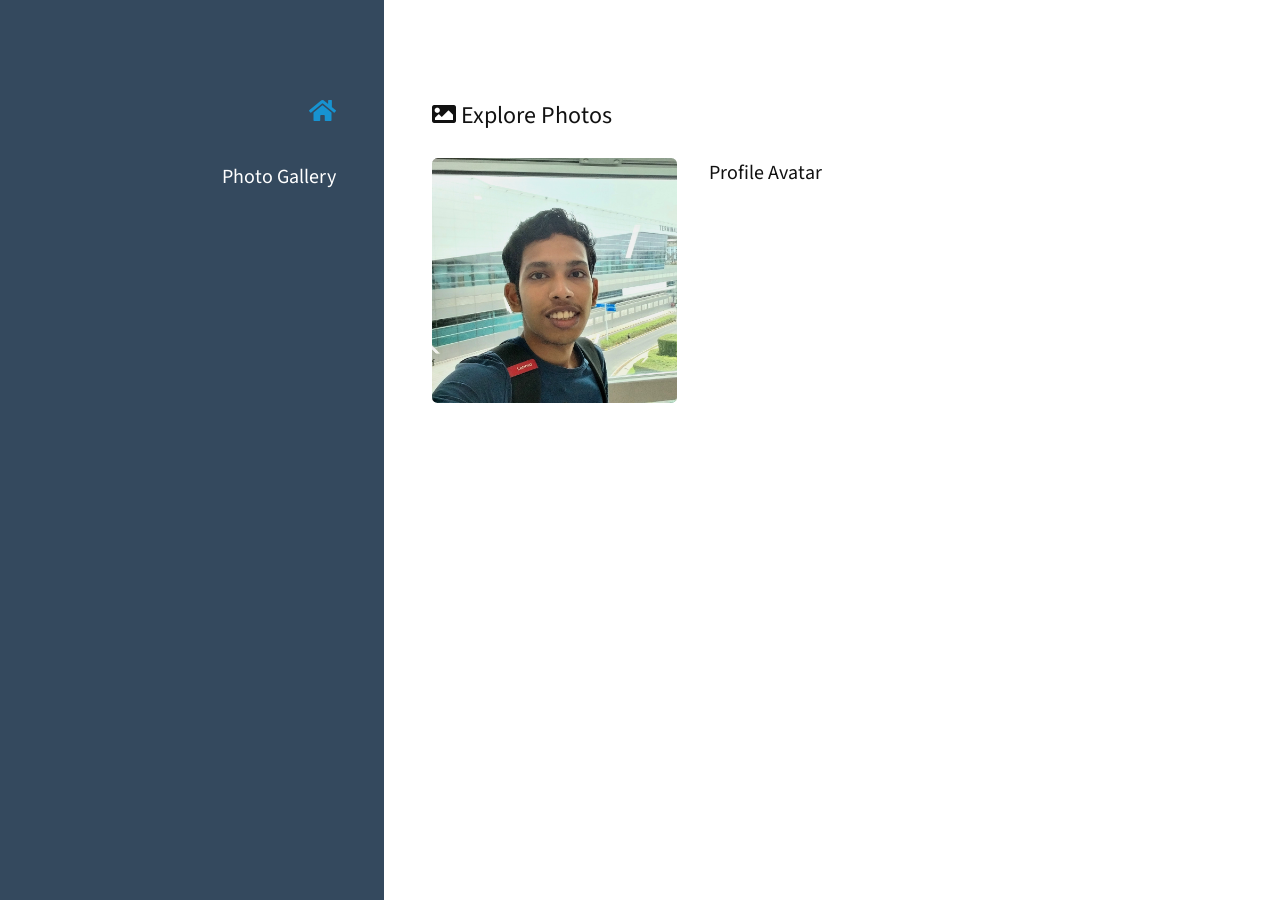
==== commit 041105d0: "Polished version" ====
--- a/photogallery.html
+++ b/photogallery.html
@@ -43,31 +43,9 @@
 
                             <div class="col-8 col-12-medium">
                                 <h3>Profile Avatar</h3>
-                                <p>This is an AI generated sketch of myself. Generated with Google Gemini. I really liked the image.</p>
+                                <p></p>
                             </div>
                             
-                            <div class="col-4 col-12-medium">
-                                <a href="images/bg.jpg" class="image fit">
-                                    <img src="images/bg.jpg" alt="" />
-                                </a>
-                            </div>
-
-							<div class="col-8 col-12-medium">
-                                <h3>Internet stock photo</h3>
-                                <p>This image is taken by <a href="https://unsplash.com/@naturelensephotographer?utm_source=unsplash&utm_medium=referral&utm_content=creditCopyText">Daniel Gomez</a> and I downloaded it from <a href="https://unsplash.com/photos/silhouette-of-a-person-holding-a-flashlight-at-night-OpDJtIAgUrQ?utm_source=unsplash&utm_medium=referral&utm_content=creditCopyText">Unsplash</a></p>
-                            </div>
-
-							<div class="col-4 col-12-medium">
-                                <a href="images/extra/20251229_184046.jpg" class="image fit">
-                                    <img src="images/extra/20251229_184046.jpg" alt="" />
-                                </a>
-                            </div>
-
-                            <div class="col-8 col-12-medium">
-                                <h3>It's me</h3>
-                                
-                            </div>
-                        </div>
 
 					</section>
 
@@ -81,4 +59,4 @@
 			<script src="assets/js/main.js"></script>
 
 	</body>
-</html>+</html>
--- a/assets/css/main.css
+++ b/assets/css/main.css
@@ -98,7 +98,7 @@
 		}
 
 	body, input, select, textarea {
-		color: #a2a2a2;
+		color: #555555;
 		font-family: "Source Sans Pro", Helvetica, sans-serif;
 		font-size: 16pt;
 		font-weight: 400;
@@ -122,7 +122,7 @@
 		}
 
 	strong, b {
-		color: #787878;
+		color: #111111;
 		font-weight: 400;
 	}
 
@@ -135,7 +135,7 @@
 	}
 
 	h1, h2, h3, h4, h5, h6 {
-		color: #787878;
+		color: #111111;
 		font-weight: 400;
 		line-height: 1em;
 		margin: 0 0 1em 0;
@@ -1801,7 +1801,7 @@
 	}
 
 	label {
-		color: #787878;
+		color: #222222;
 		display: block;
 		font-size: 0.9em;
 		font-weight: 400;
@@ -2049,7 +2049,7 @@
 			-webkit-transition: opacity 0.2s ease-in-out;
 			-ms-transition: opacity 0.2s ease-in-out;
 			transition: opacity 0.2s ease-in-out;
-			background: url("images/overlay.png");
+			background: none;
 			border-radius: 0.35em;
 			content: '';
 			display: block;
@@ -3218,4 +3218,104 @@
 				padding-left: 0;
 			}
 
-	}+	}
+
+
+	/* Sticky Top Navigation Bar */
+	#topbar {
+	position: fixed;
+	top: 0;
+	left: 0;
+	width: 100%;
+	height: 52px;
+	background-color: #161b22; /* Slightly darker than sidebar for subtle contrast */
+	border-bottom: 1px solid rgba(255, 255, 255, 0.08);
+	display: flex;
+	justify-content: space-between;
+	align-items: center;
+	padding: 0 2.5em;
+	z-index: 10000;
+	}
+
+	#topbar .nav-brand a {
+	color: #ffffff;
+	font-weight: 600;
+	border-bottom: none;
+	letter-spacing: 0.02em;
+	}
+
+	#topbar .nav-links {
+	list-style: none;
+	margin: 0;
+	padding: 0;
+	display: flex;
+	gap: 1.75em;
+	}
+
+	#topbar .nav-links li {
+	padding: 0;
+	}
+
+	#topbar .nav-links a {
+	color: rgba(255, 255, 255, 0.75);
+	border-bottom: none;
+	font-size: 0.9em;
+	transition: color 0.2s ease;
+	}
+
+	#topbar .nav-links a:hover {
+	color: #ffffff;
+	}
+
+
+	/* Hide toggle button by default on desktop */
+	#topbar .nav-toggle {
+	display: none;
+	background: none;
+	border: none;
+	cursor: pointer;
+	flex-direction: column;
+	justify-content: space-between;
+	width: 24px;
+	height: 18px;
+	padding: 0;
+	z-index: 10001;
+	}
+
+	#topbar .nav-toggle span {
+	display: block;
+	width: 100%;
+	height: 2px;
+	background-color: #ffffff;
+	border-radius: 2px;
+	transition: all 0.3s ease;
+	}
+
+	/* Responsive breakpoint (switches when horizontal space gets tight) */
+	@media screen and (max-width: 768px) {
+		#topbar .nav-toggle {
+		display: flex;
+		}
+
+		#topbar .nav-links {
+		position: absolute;
+		top: 52px;
+		left: 0;
+		width: 100%;
+		background-color: #161b22;
+		flex-direction: column;
+		align-items: center;
+		padding: 1.5em 0;
+		gap: 1.25em;
+		border-bottom: 1px solid rgba(255, 255, 255, 0.08);
+		box-shadow: 0 10px 20px rgba(0, 0, 0, 0.3);
+
+		/* Hidden by default; toggled via JS or CSS class */
+		display: none;
+		}
+
+		#topbar .nav-links.active {
+		display: flex;
+		}
+	}
+
